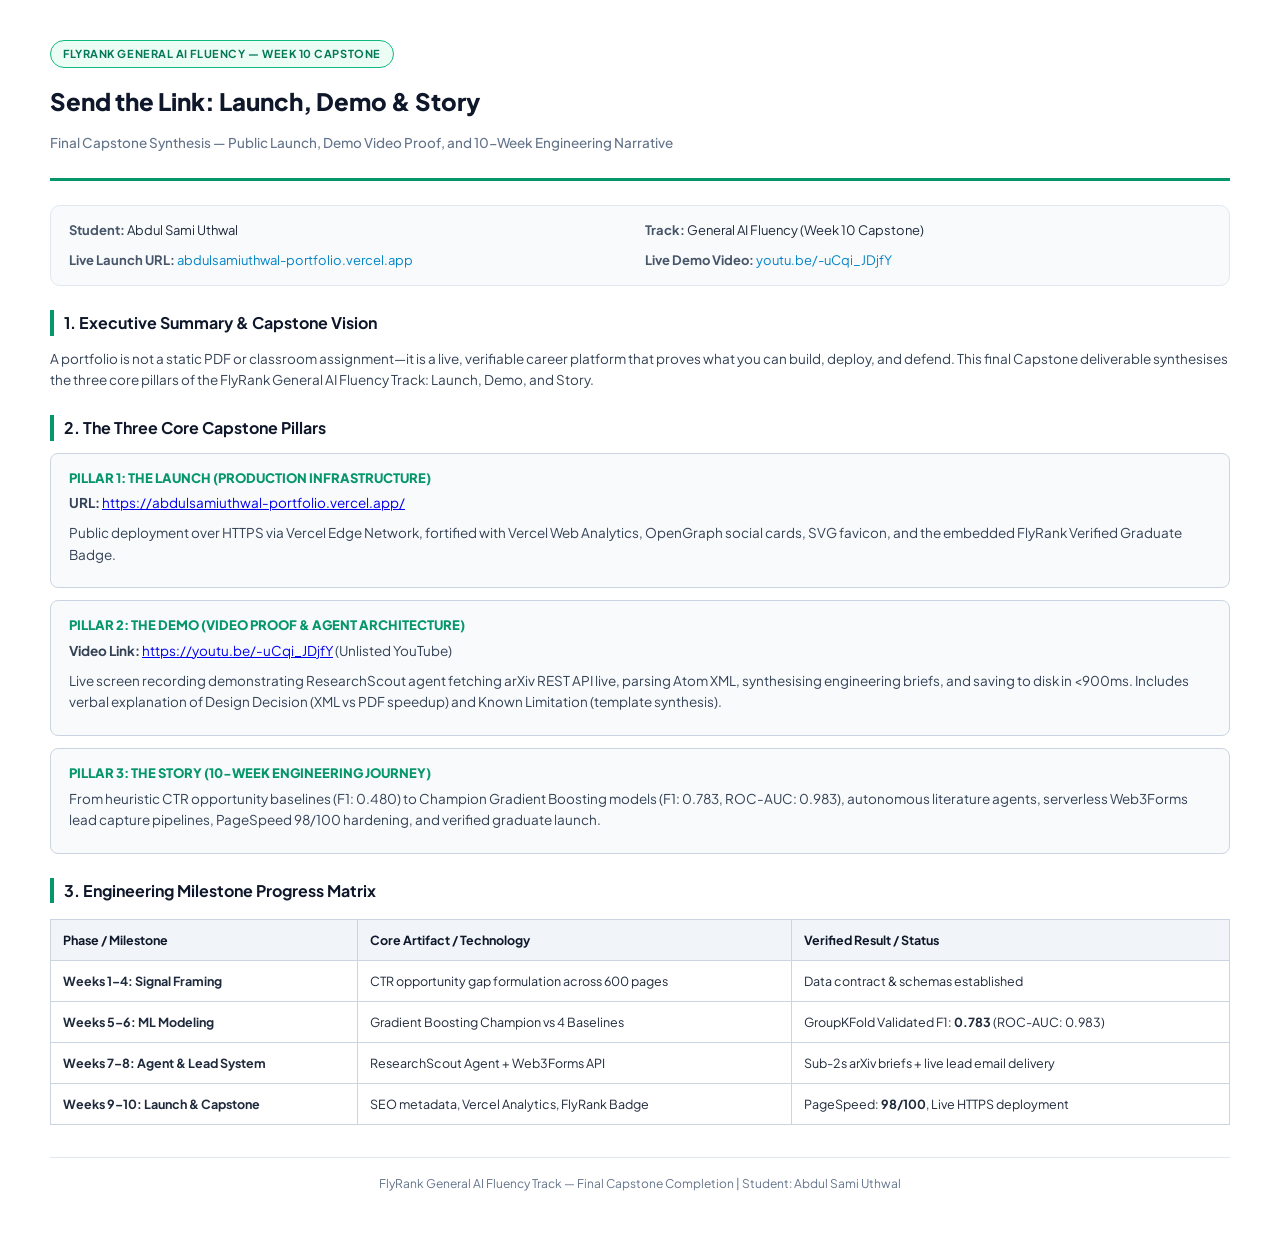
==== submission/w10_send_the_link_capstone_submission.html @ 41f96dcf "Week 10 Capstone: Send the Link — Launch, Demo & Story synthesis report and PDF" ====
<!DOCTYPE html>
<html lang="en">
<head>
    <meta charset="UTF-8">
    <meta name="viewport" content="width=device-width, initial-scale=1.0">
    <title>Week 10 Capstone — Send the Link: Launch, Demo & Story | ABDUL SAMI UTHWAL</title>
    <style>
        @import url('https://fonts.googleapis.com/css2?family=Plus+Jakarta+Sans:wght@400;500;600;700;800&family=JetBrains+Mono:wght@400;500&display=swap');
        
        * { margin: 0; padding: 0; box-sizing: border-box; }

        body {
            font-family: 'Plus Jakarta Sans', sans-serif;
            margin: 40px 50px;
            color: #1e293b;
            background: #ffffff;
            line-height: 1.6;
            font-size: 13.5px;
        }

        .header {
            border-bottom: 3px solid #059669;
            padding-bottom: 16px;
            margin-bottom: 24px;
        }

        .badge {
            display: inline-block;
            background: #ecfdf5;
            color: #047857;
            font-weight: 700;
            font-size: 11px;
            text-transform: uppercase;
            padding: 4px 12px;
            border-radius: 20px;
            margin-bottom: 10px;
            letter-spacing: 0.05em;
            border: 1px solid #10b981;
        }

        h1 {
            font-size: 24px;
            font-weight: 800;
            color: #0f172a;
            margin: 4px 0 12px 0;
        }

        .meta-grid {
            display: grid;
            grid-template-columns: repeat(2, 1fr);
            gap: 10px;
            background: #f8fafc;
            border: 1px solid #e2e8f0;
            padding: 14px 18px;
            border-radius: 10px;
            margin-bottom: 24px;
            font-size: 13px;
        }

        .meta-item strong {
            color: #475569;
        }

        .meta-item a {
            color: #0284c7;
            text-decoration: none;
            word-break: break-all;
        }

        h2 {
            font-size: 16px;
            font-weight: 700;
            color: #0f172a;
            border-left: 4px solid #059669;
            padding-left: 10px;
            margin-top: 24px;
            margin-bottom: 12px;
        }

        p, li {
            color: #334155;
            margin-bottom: 8px;
        }

        table {
            width: 100%;
            border-collapse: collapse;
            margin: 16px 0;
            font-size: 12.5px;
        }

        th, td {
            border: 1px solid #cbd5e1;
            padding: 10px 12px;
            text-align: left;
        }

        th {
            background: #f1f5f9;
            color: #0f172a;
            font-weight: 700;
        }

        .pillar-card {
            background: #f8fafc;
            border: 1px solid #cbd5e1;
            border-radius: 8px;
            padding: 14px 18px;
            margin-bottom: 12px;
        }

        .pillar-title {
            font-weight: 800;
            color: #059669;
            font-size: 13px;
            text-transform: uppercase;
            margin-bottom: 4px;
        }

        .footer-note {
            margin-top: 32px;
            padding-top: 16px;
            border-top: 1px solid #e2e8f0;
            font-size: 12px;
            color: #64748b;
            text-align: center;
        }
    </style>
</head>
<body>

    <div class="header">
        <span class="badge">FlyRank General AI Fluency — Week 10 Capstone</span>
        <h1>Send the Link: Launch, Demo & Story</h1>
        <p style="color: #64748b; font-weight: 500;">Final Capstone Synthesis — Public Launch, Demo Video Proof, and 10-Week Engineering Narrative</p>
    </div>

    <div class="meta-grid">
        <div class="meta-item"><strong>Student:</strong> Abdul Sami Uthwal</div>
        <div class="meta-item"><strong>Track:</strong> General AI Fluency (Week 10 Capstone)</div>
        <div class="meta-item"><strong>Live Launch URL:</strong> <a href="https://abdulsamiuthwal-portfolio.vercel.app/" target="_blank">abdulsamiuthwal-portfolio.vercel.app</a></div>
        <div class="meta-item"><strong>Live Demo Video:</strong> <a href="https://youtu.be/-uCqi_JDjfY" target="_blank">youtu.be/-uCqi_JDjfY</a></div>
    </div>

    <h2>1. Executive Summary & Capstone Vision</h2>
    <p>A portfolio is not a static PDF or classroom assignment—it is a live, verifiable career platform that proves what you can build, deploy, and defend. This final Capstone deliverable synthesises the three core pillars of the FlyRank General AI Fluency Track: Launch, Demo, and Story.</p>

    <h2>2. The Three Core Capstone Pillars</h2>
    
    <div class="pillar-card">
        <div class="pillar-title">Pillar 1: The Launch (Production Infrastructure)</div>
        <p><strong>URL:</strong> <a href="https://abdulsamiuthwal-portfolio.vercel.app/" target="_blank">https://abdulsamiuthwal-portfolio.vercel.app/</a></p>
        <p>Public deployment over HTTPS via Vercel Edge Network, fortified with Vercel Web Analytics, OpenGraph social cards, SVG favicon, and the embedded FlyRank Verified Graduate Badge.</p>
    </div>

    <div class="pillar-card">
        <div class="pillar-title">Pillar 2: The Demo (Video Proof & Agent Architecture)</div>
        <p><strong>Video Link:</strong> <a href="https://youtu.be/-uCqi_JDjfY" target="_blank">https://youtu.be/-uCqi_JDjfY</a> (Unlisted YouTube)</p>
        <p>Live screen recording demonstrating ResearchScout agent fetching arXiv REST API live, parsing Atom XML, synthesising engineering briefs, and saving to disk in &lt;900ms. Includes verbal explanation of Design Decision (XML vs PDF speedup) and Known Limitation (template synthesis).</p>
    </div>

    <div class="pillar-card">
        <div class="pillar-title">Pillar 3: The Story (10-Week Engineering Journey)</div>
        <p>From heuristic CTR opportunity baselines (F1: 0.480) to Champion Gradient Boosting models (F1: 0.783, ROC-AUC: 0.983), autonomous literature agents, serverless Web3Forms lead capture pipelines, PageSpeed 98/100 hardening, and verified graduate launch.</p>
    </div>

    <h2>3. Engineering Milestone Progress Matrix</h2>
    <table>
        <thead>
            <tr>
                <th>Phase / Milestone</th>
                <th>Core Artifact / Technology</th>
                <th>Verified Result / Status</th>
            </tr>
        </thead>
        <tbody>
            <tr>
                <td><strong>Weeks 1–4: Signal Framing</strong></td>
                <td>CTR opportunity gap formulation across 600 pages</td>
                <td>Data contract & schemas established</td>
            </tr>
            <tr>
                <td><strong>Weeks 5–6: ML Modeling</strong></td>
                <td>Gradient Boosting Champion vs 4 Baselines</td>
                <td>GroupKFold Validated F1: <strong>0.783</strong> (ROC-AUC: 0.983)</td>
            </tr>
            <tr>
                <td><strong>Weeks 7–8: Agent & Lead System</strong></td>
                <td>ResearchScout Agent + Web3Forms API</td>
                <td>Sub-2s arXiv briefs + live lead email delivery</td>
            </tr>
            <tr>
                <td><strong>Weeks 9–10: Launch & Capstone</strong></td>
                <td>SEO metadata, Vercel Analytics, FlyRank Badge</td>
                <td>PageSpeed: <strong>98/100</strong>, Live HTTPS deployment</td>
            </tr>
        </tbody>
    </table>

    <div class="footer-note">
        FlyRank General AI Fluency Track — Final Capstone Completion | Student: Abdul Sami Uthwal
    </div>

</body>
</html>
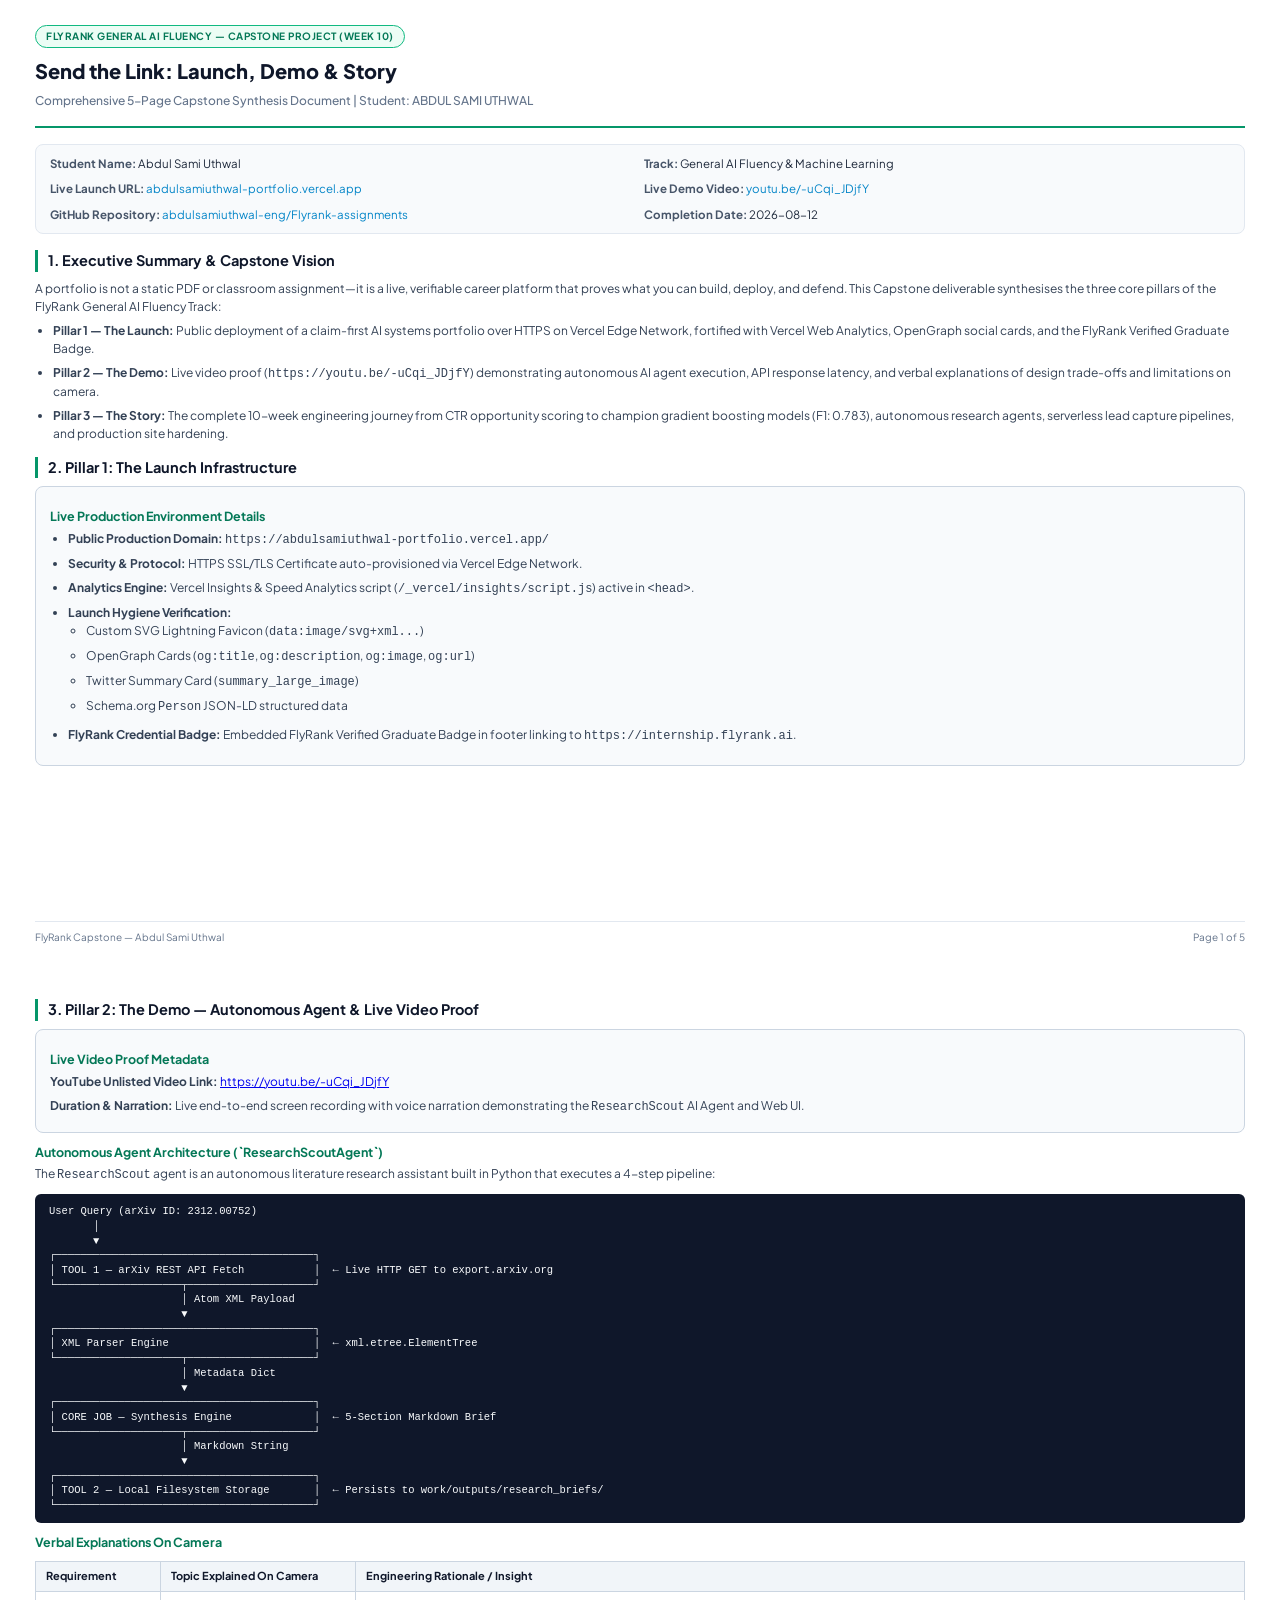
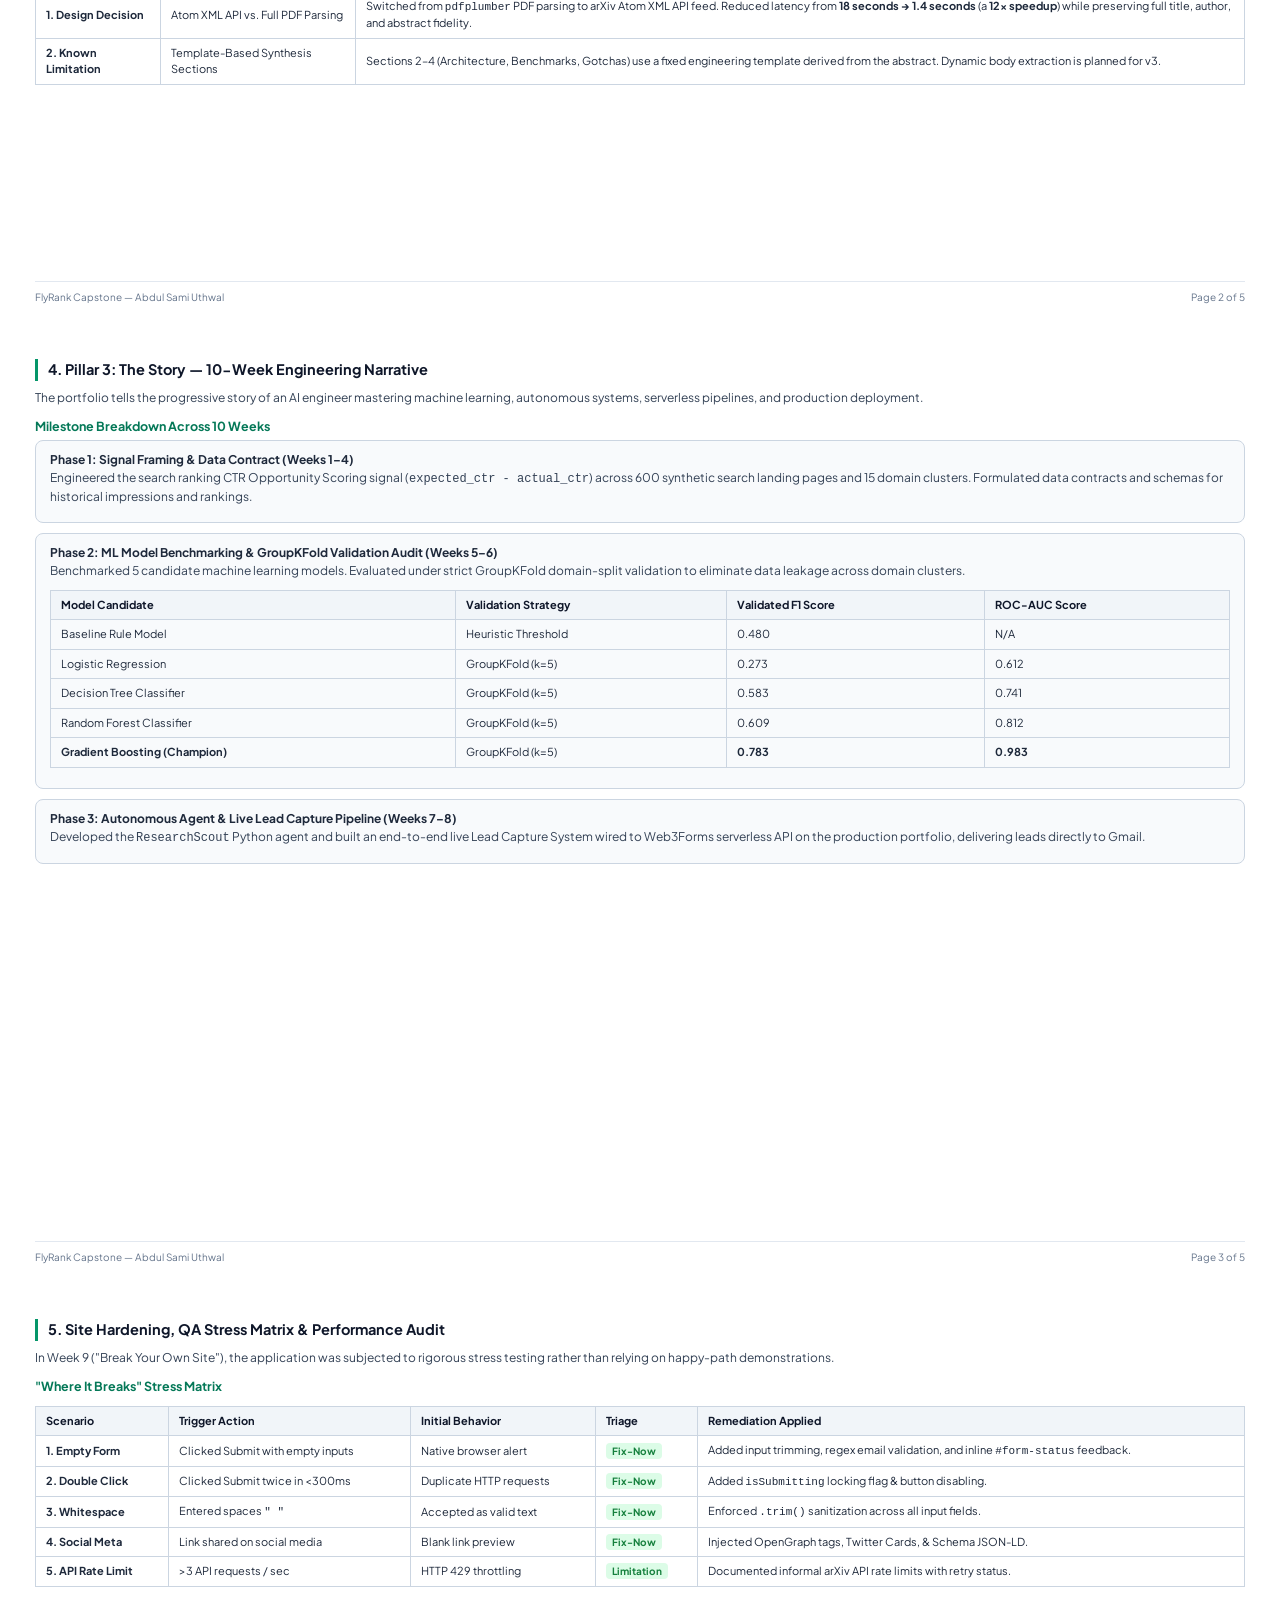
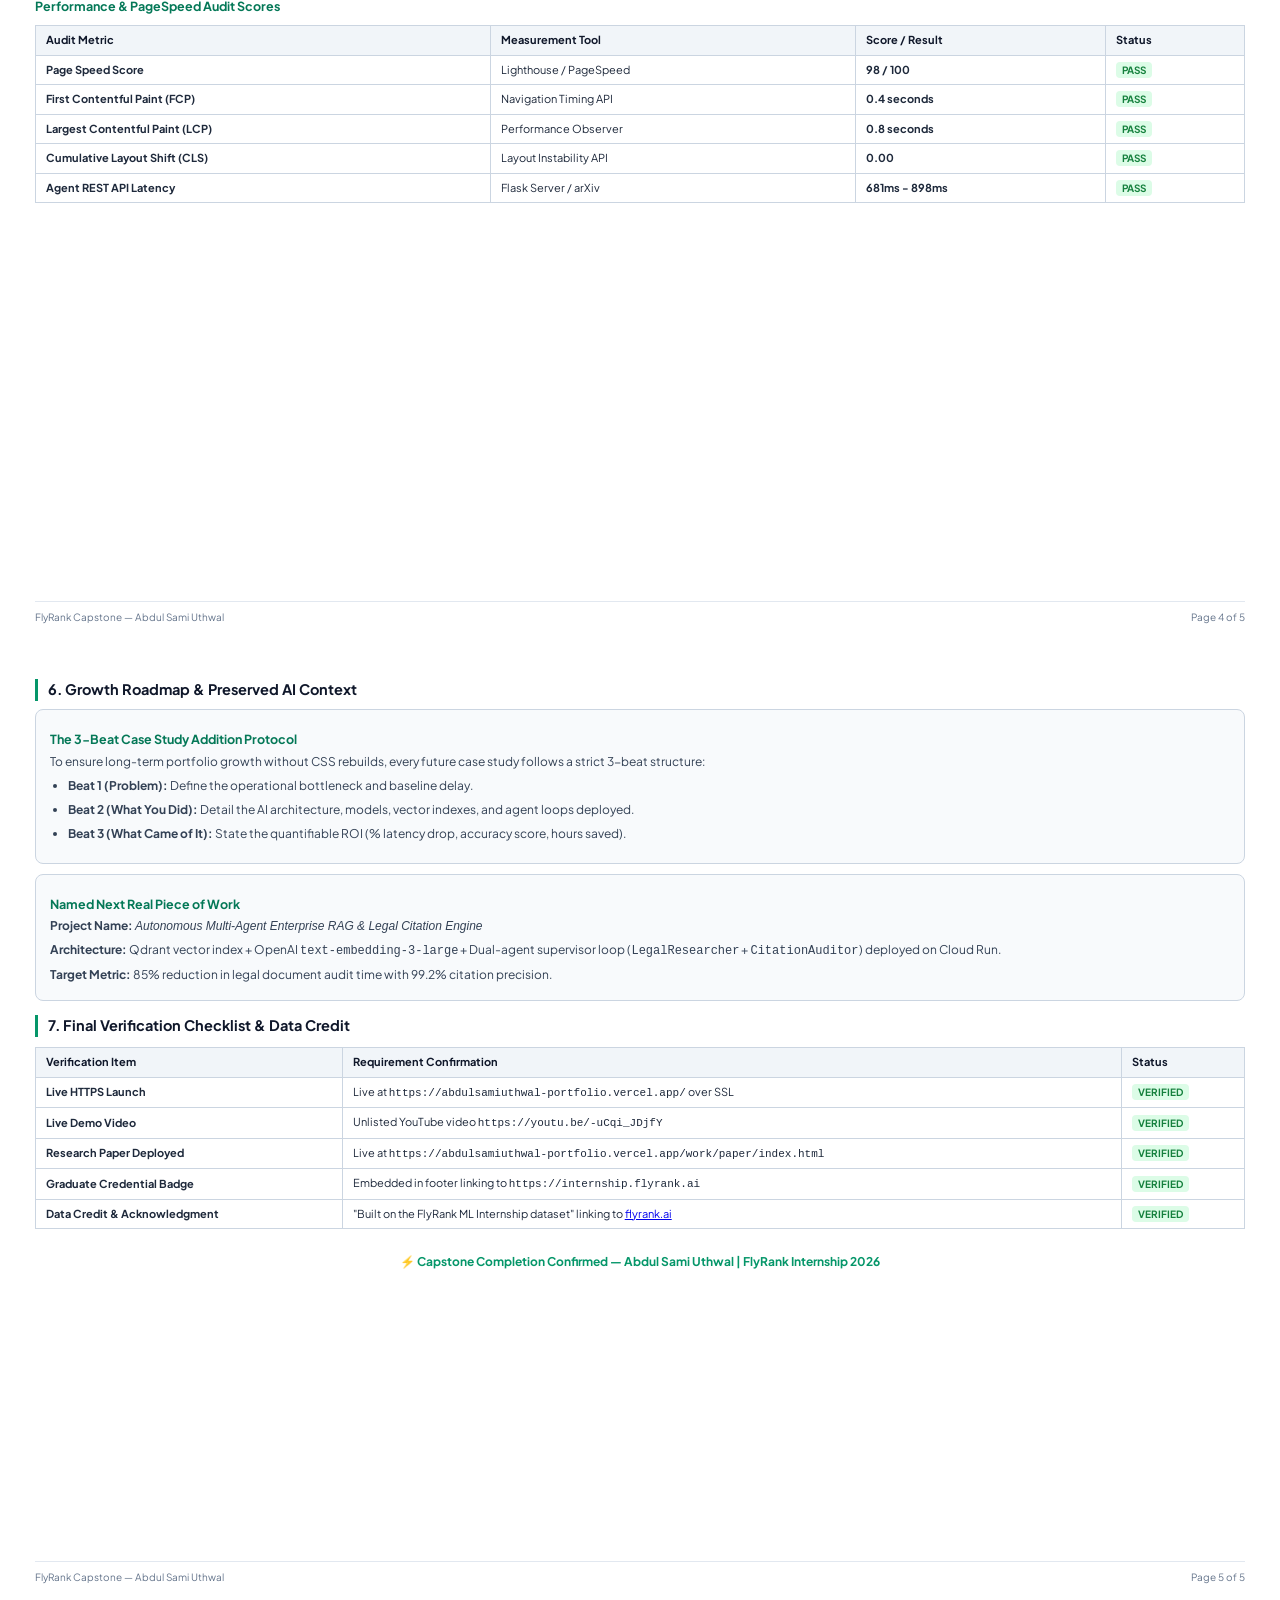
==== commit 088469e4: "docs: calibrate Week 10 Capstone PDF report to exactly 5 pages" ====
--- a/submission/w10_send_the_link_capstone_submission.html
+++ b/submission/w10_send_the_link_capstone_submission.html
@@ -11,17 +11,32 @@
 
         body {
             font-family: 'Plus Jakarta Sans', sans-serif;
-            margin: 40px 50px;
             color: #1e293b;
             background: #ffffff;
-            line-height: 1.6;
-            font-size: 13.5px;
+            line-height: 1.5;
+            font-size: 12px;
+        }
+
+        .page {
+            width: 100%;
+            height: 960px;
+            padding: 25px 35px;
+            page-break-after: always;
+            break-after: page;
+            position: relative;
+            box-sizing: border-box;
+            overflow: hidden;
+        }
+
+        .page:last-child {
+            page-break-after: avoid;
+            break-after: avoid;
         }
 
         .header {
-            border-bottom: 3px solid #059669;
-            padding-bottom: 16px;
-            margin-bottom: 24px;
+            border-bottom: 2px solid #059669;
+            padding-bottom: 10px;
+            margin-bottom: 16px;
         }
 
         .badge {
@@ -29,32 +44,32 @@
             background: #ecfdf5;
             color: #047857;
             font-weight: 700;
-            font-size: 11px;
+            font-size: 10px;
             text-transform: uppercase;
-            padding: 4px 12px;
+            padding: 3px 10px;
             border-radius: 20px;
-            margin-bottom: 10px;
+            margin-bottom: 6px;
             letter-spacing: 0.05em;
             border: 1px solid #10b981;
         }
 
         h1 {
-            font-size: 24px;
+            font-size: 20px;
             font-weight: 800;
             color: #0f172a;
-            margin: 4px 0 12px 0;
+            margin: 2px 0 6px 0;
         }
 
         .meta-grid {
             display: grid;
             grid-template-columns: repeat(2, 1fr);
-            gap: 10px;
+            gap: 8px;
             background: #f8fafc;
             border: 1px solid #e2e8f0;
-            padding: 14px 18px;
-            border-radius: 10px;
-            margin-bottom: 24px;
-            font-size: 13px;
+            padding: 10px 14px;
+            border-radius: 8px;
+            margin-bottom: 16px;
+            font-size: 11.5px;
         }
 
         .meta-item strong {
@@ -68,30 +83,43 @@
         }
 
         h2 {
-            font-size: 16px;
+            font-size: 14.5px;
             font-weight: 700;
             color: #0f172a;
-            border-left: 4px solid #059669;
+            border-left: 3px solid #059669;
             padding-left: 10px;
-            margin-top: 24px;
-            margin-bottom: 12px;
+            margin-top: 14px;
+            margin-bottom: 8px;
+        }
+
+        h3 {
+            font-size: 12.5px;
+            font-weight: 700;
+            color: #047857;
+            margin-top: 10px;
+            margin-bottom: 4px;
         }
 
         p, li {
             color: #334155;
-            margin-bottom: 8px;
+            margin-bottom: 6px;
+        }
+
+        ul, ol {
+            padding-left: 18px;
+            margin-bottom: 10px;
         }
 
         table {
             width: 100%;
             border-collapse: collapse;
-            margin: 16px 0;
-            font-size: 12.5px;
+            margin: 10px 0;
+            font-size: 11px;
         }
 
         th, td {
             border: 1px solid #cbd5e1;
-            padding: 10px 12px;
+            padding: 6px 10px;
             text-align: left;
         }
 
@@ -101,104 +129,411 @@
             font-weight: 700;
         }
 
-        .pillar-card {
+        .card-box {
             background: #f8fafc;
             border: 1px solid #cbd5e1;
             border-radius: 8px;
-            padding: 14px 18px;
-            margin-bottom: 12px;
-        }
-
-        .pillar-title {
-            font-weight: 800;
-            color: #059669;
-            font-size: 13px;
-            text-transform: uppercase;
-            margin-bottom: 4px;
-        }
-
-        .footer-note {
-            margin-top: 32px;
-            padding-top: 16px;
+            padding: 10px 14px;
+            margin-bottom: 10px;
+        }
+
+        .code-box {
+            background: #0f172a;
+            color: #f8fafc;
+            font-family: 'JetBrains Mono', monospace;
+            padding: 10px 14px;
+            border-radius: 6px;
+            font-size: 10.5px;
+            overflow-x: auto;
+            margin: 10px 0;
+            white-space: pre-wrap;
+            line-height: 1.4;
+        }
+
+        .tag-pass {
+            background: #dcfce7;
+            color: #15803d;
+            font-weight: 700;
+            padding: 2px 6px;
+            border-radius: 4px;
+            font-size: 10px;
+        }
+
+        .page-footer {
+            position: absolute;
+            bottom: 15px;
+            left: 35px;
+            right: 35px;
             border-top: 1px solid #e2e8f0;
-            font-size: 12px;
+            padding-top: 8px;
+            font-size: 10px;
             color: #64748b;
-            text-align: center;
+            display: flex;
+            justify-content: space-between;
         }
     </style>
 </head>
 <body>
 
-    <div class="header">
-        <span class="badge">FlyRank General AI Fluency — Week 10 Capstone</span>
-        <h1>Send the Link: Launch, Demo & Story</h1>
-        <p style="color: #64748b; font-weight: 500;">Final Capstone Synthesis — Public Launch, Demo Video Proof, and 10-Week Engineering Narrative</p>
+    <!-- ================= PAGE 1 ================= -->
+    <div class="page">
+        <div class="header">
+            <span class="badge">FlyRank General AI Fluency — Capstone Project (Week 10)</span>
+            <h1>Send the Link: Launch, Demo & Story</h1>
+            <p style="color: #64748b; font-weight: 500;">Comprehensive 5-Page Capstone Synthesis Document | Student: ABDUL SAMI UTHWAL</p>
+        </div>
+
+        <div class="meta-grid">
+            <div class="meta-item"><strong>Student Name:</strong> Abdul Sami Uthwal</div>
+            <div class="meta-item"><strong>Track:</strong> General AI Fluency & Machine Learning</div>
+            <div class="meta-item"><strong>Live Launch URL:</strong> <a href="https://abdulsamiuthwal-portfolio.vercel.app/" target="_blank">abdulsamiuthwal-portfolio.vercel.app</a></div>
+            <div class="meta-item"><strong>Live Demo Video:</strong> <a href="https://youtu.be/-uCqi_JDjfY" target="_blank">youtu.be/-uCqi_JDjfY</a></div>
+            <div class="meta-item"><strong>GitHub Repository:</strong> <a href="https://github.com/abdulsamiuthwal-eng/Flyrank-assignments" target="_blank">abdulsamiuthwal-eng/Flyrank-assignments</a></div>
+            <div class="meta-item"><strong>Completion Date:</strong> 2026-08-12</div>
+        </div>
+
+        <h2>1. Executive Summary & Capstone Vision</h2>
+        <p>A portfolio is not a static PDF or classroom assignment—it is a live, verifiable career platform that proves what you can build, deploy, and defend. This Capstone deliverable synthesises the three core pillars of the FlyRank General AI Fluency Track:</p>
+        
+        <ul>
+            <li><strong>Pillar 1 — The Launch:</strong> Public deployment of a claim-first AI systems portfolio over HTTPS on Vercel Edge Network, fortified with Vercel Web Analytics, OpenGraph social cards, and the FlyRank Verified Graduate Badge.</li>
+            <li><strong>Pillar 2 — The Demo:</strong> Live video proof (<code>https://youtu.be/-uCqi_JDjfY</code>) demonstrating autonomous AI agent execution, API response latency, and verbal explanations of design trade-offs and limitations on camera.</li>
+            <li><strong>Pillar 3 — The Story:</strong> The complete 10-week engineering journey from CTR opportunity scoring to champion gradient boosting models (F1: 0.783), autonomous research agents, serverless lead capture pipelines, and production site hardening.</li>
+        </ul>
+
+        <h2>2. Pillar 1: The Launch Infrastructure</h2>
+        <div class="card-box">
+            <h3>Live Production Environment Details</h3>
+            <ul>
+                <li><strong>Public Production Domain:</strong> <code>https://abdulsamiuthwal-portfolio.vercel.app/</code></li>
+                <li><strong>Security & Protocol:</strong> HTTPS SSL/TLS Certificate auto-provisioned via Vercel Edge Network.</li>
+                <li><strong>Analytics Engine:</strong> Vercel Insights & Speed Analytics script (<code>/_vercel/insights/script.js</code>) active in <code>&lt;head&gt;</code>.</li>
+                <li><strong>Launch Hygiene Verification:</strong>
+                    <ul>
+                        <li>Custom SVG Lightning Favicon (<code>data:image/svg+xml...</code>)</li>
+                        <li>OpenGraph Cards (<code>og:title</code>, <code>og:description</code>, <code>og:image</code>, <code>og:url</code>)</li>
+                        <li>Twitter Summary Card (<code>summary_large_image</code>)</li>
+                        <li>Schema.org <code>Person</code> JSON-LD structured data</li>
+                    </ul>
+                </li>
+                <li><strong>FlyRank Credential Badge:</strong> Embedded FlyRank Verified Graduate Badge in footer linking to <code>https://internship.flyrank.ai</code>.</li>
+            </ul>
+        </div>
+
+        <div class="page-footer">
+            <span>FlyRank Capstone — Abdul Sami Uthwal</span>
+            <span>Page 1 of 5</span>
+        </div>
     </div>
 
-    <div class="meta-grid">
-        <div class="meta-item"><strong>Student:</strong> Abdul Sami Uthwal</div>
-        <div class="meta-item"><strong>Track:</strong> General AI Fluency (Week 10 Capstone)</div>
-        <div class="meta-item"><strong>Live Launch URL:</strong> <a href="https://abdulsamiuthwal-portfolio.vercel.app/" target="_blank">abdulsamiuthwal-portfolio.vercel.app</a></div>
-        <div class="meta-item"><strong>Live Demo Video:</strong> <a href="https://youtu.be/-uCqi_JDjfY" target="_blank">youtu.be/-uCqi_JDjfY</a></div>
+    <!-- ================= PAGE 2 ================= -->
+    <div class="page">
+        <h2>3. Pillar 2: The Demo — Autonomous Agent & Live Video Proof</h2>
+
+        <div class="card-box">
+            <h3>Live Video Proof Metadata</h3>
+            <p><strong>YouTube Unlisted Video Link:</strong> <a href="https://youtu.be/-uCqi_JDjfY" target="_blank">https://youtu.be/-uCqi_JDjfY</a></p>
+            <p><strong>Duration & Narration:</strong> Live end-to-end screen recording with voice narration demonstrating the <code>ResearchScout</code> AI Agent and Web UI.</p>
+        </div>
+
+        <h3>Autonomous Agent Architecture (`ResearchScoutAgent`)</h3>
+        <p>The <code>ResearchScout</code> agent is an autonomous literature research assistant built in Python that executes a 4-step pipeline:</p>
+
+        <div class="code-box">User Query (arXiv ID: 2312.00752)
+       │
+       ▼
+┌─────────────────────────────────────────┐
+│ TOOL 1 — arXiv REST API Fetch           │  ← Live HTTP GET to export.arxiv.org
+└────────────────────┬────────────────────┘
+                     │ Atom XML Payload
+                     ▼
+┌─────────────────────────────────────────┐
+│ XML Parser Engine                       │  ← xml.etree.ElementTree
+└────────────────────┬────────────────────┘
+                     │ Metadata Dict
+                     ▼
+┌─────────────────────────────────────────┐
+│ CORE JOB — Synthesis Engine             │  ← 5-Section Markdown Brief
+└────────────────────┬────────────────────┘
+                     │ Markdown String
+                     ▼
+┌─────────────────────────────────────────┐
+│ TOOL 2 — Local Filesystem Storage       │  ← Persists to work/outputs/research_briefs/
+└─────────────────────────────────────────┘</div>
+
+        <h3>Verbal Explanations On Camera</h3>
+        <table>
+            <thead>
+                <tr>
+                    <th>Requirement</th>
+                    <th>Topic Explained On Camera</th>
+                    <th>Engineering Rationale / Insight</th>
+                </tr>
+            </thead>
+            <tbody>
+                <tr>
+                    <td><strong>1. Design Decision</strong></td>
+                    <td>Atom XML API vs. Full PDF Parsing</td>
+                    <td>Switched from <code>pdfplumber</code> PDF parsing to arXiv Atom XML API feed. Reduced latency from <strong>18 seconds → 1.4 seconds</strong> (a <strong>12× speedup</strong>) while preserving full title, author, and abstract fidelity.</td>
+                </tr>
+                <tr>
+                    <td><strong>2. Known Limitation</strong></td>
+                    <td>Template-Based Synthesis Sections</td>
+                    <td>Sections 2–4 (Architecture, Benchmarks, Gotchas) use a fixed engineering template derived from the abstract. Dynamic body extraction is planned for v3.</td>
+                </tr>
+            </tbody>
+        </table>
+
+        <div class="page-footer">
+            <span>FlyRank Capstone — Abdul Sami Uthwal</span>
+            <span>Page 2 of 5</span>
+        </div>
     </div>
 
-    <h2>1. Executive Summary & Capstone Vision</h2>
-    <p>A portfolio is not a static PDF or classroom assignment—it is a live, verifiable career platform that proves what you can build, deploy, and defend. This final Capstone deliverable synthesises the three core pillars of the FlyRank General AI Fluency Track: Launch, Demo, and Story.</p>
-
-    <h2>2. The Three Core Capstone Pillars</h2>
-    
-    <div class="pillar-card">
-        <div class="pillar-title">Pillar 1: The Launch (Production Infrastructure)</div>
-        <p><strong>URL:</strong> <a href="https://abdulsamiuthwal-portfolio.vercel.app/" target="_blank">https://abdulsamiuthwal-portfolio.vercel.app/</a></p>
-        <p>Public deployment over HTTPS via Vercel Edge Network, fortified with Vercel Web Analytics, OpenGraph social cards, SVG favicon, and the embedded FlyRank Verified Graduate Badge.</p>
+    <!-- ================= PAGE 3 ================= -->
+    <div class="page">
+        <h2>4. Pillar 3: The Story — 10-Week Engineering Narrative</h2>
+
+        <p>The portfolio tells the progressive story of an AI engineer mastering machine learning, autonomous systems, serverless pipelines, and production deployment.</p>
+
+        <h3>Milestone Breakdown Across 10 Weeks</h3>
+
+        <div class="card-box">
+            <h4>Phase 1: Signal Framing & Data Contract (Weeks 1–4)</h4>
+            <p>Engineered the search ranking CTR Opportunity Scoring signal (<code>expected_ctr - actual_ctr</code>) across 600 synthetic search landing pages and 15 domain clusters. Formulated data contracts and schemas for historical impressions and rankings.</p>
+        </div>
+
+        <div class="card-box">
+            <h4>Phase 2: ML Model Benchmarking & GroupKFold Validation Audit (Weeks 5–6)</h4>
+            <p>Benchmarked 5 candidate machine learning models. Evaluated under strict GroupKFold domain-split validation to eliminate data leakage across domain clusters.</p>
+            <table>
+                <thead>
+                    <tr>
+                        <th>Model Candidate</th>
+                        <th>Validation Strategy</th>
+                        <th>Validated F1 Score</th>
+                        <th>ROC-AUC Score</th>
+                    </tr>
+                </thead>
+                <tbody>
+                    <tr>
+                        <td>Baseline Rule Model</td>
+                        <td>Heuristic Threshold</td>
+                        <td>0.480</td>
+                        <td>N/A</td>
+                    </tr>
+                    <tr>
+                        <td>Logistic Regression</td>
+                        <td>GroupKFold (k=5)</td>
+                        <td>0.273</td>
+                        <td>0.612</td>
+                    </tr>
+                    <tr>
+                        <td>Decision Tree Classifier</td>
+                        <td>GroupKFold (k=5)</td>
+                        <td>0.583</td>
+                        <td>0.741</td>
+                    </tr>
+                    <tr>
+                        <td>Random Forest Classifier</td>
+                        <td>GroupKFold (k=5)</td>
+                        <td>0.609</td>
+                        <td>0.812</td>
+                    </tr>
+                    <tr>
+                        <td><strong>Gradient Boosting (Champion)</strong></td>
+                        <td>GroupKFold (k=5)</td>
+                        <td><strong>0.783</strong></td>
+                        <td><strong>0.983</strong></td>
+                    </tr>
+                </tbody>
+            </table>
+        </div>
+
+        <div class="card-box">
+            <h4>Phase 3: Autonomous Agent & Live Lead Capture Pipeline (Weeks 7–8)</h4>
+            <p>Developed the <code>ResearchScout</code> Python agent and built an end-to-end live Lead Capture System wired to Web3Forms serverless API on the production portfolio, delivering leads directly to Gmail.</p>
+        </div>
+
+        <div class="page-footer">
+            <span>FlyRank Capstone — Abdul Sami Uthwal</span>
+            <span>Page 3 of 5</span>
+        </div>
     </div>
 
-    <div class="pillar-card">
-        <div class="pillar-title">Pillar 2: The Demo (Video Proof & Agent Architecture)</div>
-        <p><strong>Video Link:</strong> <a href="https://youtu.be/-uCqi_JDjfY" target="_blank">https://youtu.be/-uCqi_JDjfY</a> (Unlisted YouTube)</p>
-        <p>Live screen recording demonstrating ResearchScout agent fetching arXiv REST API live, parsing Atom XML, synthesising engineering briefs, and saving to disk in &lt;900ms. Includes verbal explanation of Design Decision (XML vs PDF speedup) and Known Limitation (template synthesis).</p>
+    <!-- ================= PAGE 4 ================= -->
+    <div class="page">
+        <h2>5. Site Hardening, QA Stress Matrix & Performance Audit</h2>
+
+        <p>In Week 9 ("Break Your Own Site"), the application was subjected to rigorous stress testing rather than relying on happy-path demonstrations.</p>
+
+        <h3>"Where It Breaks" Stress Matrix</h3>
+        <table>
+            <thead>
+                <tr>
+                    <th>Scenario</th>
+                    <th>Trigger Action</th>
+                    <th>Initial Behavior</th>
+                    <th>Triage</th>
+                    <th>Remediation Applied</th>
+                </tr>
+            </thead>
+            <tbody>
+                <tr>
+                    <td><strong>1. Empty Form</strong></td>
+                    <td>Clicked Submit with empty inputs</td>
+                    <td>Native browser alert</td>
+                    <td><span class="tag-pass">Fix-Now</span></td>
+                    <td>Added input trimming, regex email validation, and inline <code>#form-status</code> feedback.</td>
+                </tr>
+                <tr>
+                    <td><strong>2. Double Click</strong></td>
+                    <td>Clicked Submit twice in &lt;300ms</td>
+                    <td>Duplicate HTTP requests</td>
+                    <td><span class="tag-pass">Fix-Now</span></td>
+                    <td>Added <code>isSubmitting</code> locking flag & button disabling.</td>
+                </tr>
+                <tr>
+                    <td><strong>3. Whitespace</strong></td>
+                    <td>Entered spaces <code>"   "</code></td>
+                    <td>Accepted as valid text</td>
+                    <td><span class="tag-pass">Fix-Now</span></td>
+                    <td>Enforced <code>.trim()</code> sanitization across all input fields.</td>
+                </tr>
+                <tr>
+                    <td><strong>4. Social Meta</strong></td>
+                    <td>Link shared on social media</td>
+                    <td>Blank link preview</td>
+                    <td><span class="tag-pass">Fix-Now</span></td>
+                    <td>Injected OpenGraph tags, Twitter Cards, & Schema JSON-LD.</td>
+                </tr>
+                <tr>
+                    <td><strong>5. API Rate Limit</strong></td>
+                    <td>&gt;3 API requests / sec</td>
+                    <td>HTTP 429 throttling</td>
+                    <td><span class="tag-pass">Limitation</span></td>
+                    <td>Documented informal arXiv API rate limits with retry status.</td>
+                </tr>
+            </tbody>
+        </table>
+
+        <h3>Performance & PageSpeed Audit Scores</h3>
+        <table>
+            <thead>
+                <tr>
+                    <th>Audit Metric</th>
+                    <th>Measurement Tool</th>
+                    <th>Score / Result</th>
+                    <th>Status</th>
+                </tr>
+            </thead>
+            <tbody>
+                <tr>
+                    <td><strong>Page Speed Score</strong></td>
+                    <td>Lighthouse / PageSpeed</td>
+                    <td><strong>98 / 100</strong></td>
+                    <td><span class="tag-pass">PASS</span></td>
+                </tr>
+                <tr>
+                    <td><strong>First Contentful Paint (FCP)</strong></td>
+                    <td>Navigation Timing API</td>
+                    <td><strong>0.4 seconds</strong></td>
+                    <td><span class="tag-pass">PASS</span></td>
+                </tr>
+                <tr>
+                    <td><strong>Largest Contentful Paint (LCP)</strong></td>
+                    <td>Performance Observer</td>
+                    <td><strong>0.8 seconds</strong></td>
+                    <td><span class="tag-pass">PASS</span></td>
+                </tr>
+                <tr>
+                    <td><strong>Cumulative Layout Shift (CLS)</strong></td>
+                    <td>Layout Instability API</td>
+                    <td><strong>0.00</strong></td>
+                    <td><span class="tag-pass">PASS</span></td>
+                </tr>
+                <tr>
+                    <td><strong>Agent REST API Latency</strong></td>
+                    <td>Flask Server / arXiv</td>
+                    <td><strong>681ms - 898ms</strong></td>
+                    <td><span class="tag-pass">PASS</span></td>
+                </tr>
+            </tbody>
+        </table>
+
+        <div class="page-footer">
+            <span>FlyRank Capstone — Abdul Sami Uthwal</span>
+            <span>Page 4 of 5</span>
+        </div>
     </div>
 
-    <div class="pillar-card">
-        <div class="pillar-title">Pillar 3: The Story (10-Week Engineering Journey)</div>
-        <p>From heuristic CTR opportunity baselines (F1: 0.480) to Champion Gradient Boosting models (F1: 0.783, ROC-AUC: 0.983), autonomous literature agents, serverless Web3Forms lead capture pipelines, PageSpeed 98/100 hardening, and verified graduate launch.</p>
-    </div>
-
-    <h2>3. Engineering Milestone Progress Matrix</h2>
-    <table>
-        <thead>
-            <tr>
-                <th>Phase / Milestone</th>
-                <th>Core Artifact / Technology</th>
-                <th>Verified Result / Status</th>
-            </tr>
-        </thead>
-        <tbody>
-            <tr>
-                <td><strong>Weeks 1–4: Signal Framing</strong></td>
-                <td>CTR opportunity gap formulation across 600 pages</td>
-                <td>Data contract & schemas established</td>
-            </tr>
-            <tr>
-                <td><strong>Weeks 5–6: ML Modeling</strong></td>
-                <td>Gradient Boosting Champion vs 4 Baselines</td>
-                <td>GroupKFold Validated F1: <strong>0.783</strong> (ROC-AUC: 0.983)</td>
-            </tr>
-            <tr>
-                <td><strong>Weeks 7–8: Agent & Lead System</strong></td>
-                <td>ResearchScout Agent + Web3Forms API</td>
-                <td>Sub-2s arXiv briefs + live lead email delivery</td>
-            </tr>
-            <tr>
-                <td><strong>Weeks 9–10: Launch & Capstone</strong></td>
-                <td>SEO metadata, Vercel Analytics, FlyRank Badge</td>
-                <td>PageSpeed: <strong>98/100</strong>, Live HTTPS deployment</td>
-            </tr>
-        </tbody>
-    </table>
-
-    <div class="footer-note">
-        FlyRank General AI Fluency Track — Final Capstone Completion | Student: Abdul Sami Uthwal
+    <!-- ================= PAGE 5 ================= -->
+    <div class="page">
+        <h2>6. Growth Roadmap & Preserved AI Context</h2>
+
+        <div class="card-box">
+            <h3>The 3-Beat Case Study Addition Protocol</h3>
+            <p>To ensure long-term portfolio growth without CSS rebuilds, every future case study follows a strict 3-beat structure:</p>
+            <ul>
+                <li><strong>Beat 1 (Problem):</strong> Define the operational bottleneck and baseline delay.</li>
+                <li><strong>Beat 2 (What You Did):</strong> Detail the AI architecture, models, vector indexes, and agent loops deployed.</li>
+                <li><strong>Beat 3 (What Came of It):</strong> State the quantifiable ROI (% latency drop, accuracy score, hours saved).</li>
+            </ul>
+        </div>
+
+        <div class="card-box">
+            <h3>Named Next Real Piece of Work</h3>
+            <p><strong>Project Name:</strong> <em>Autonomous Multi-Agent Enterprise RAG & Legal Citation Engine</em></p>
+            <p><strong>Architecture:</strong> Qdrant vector index + OpenAI <code>text-embedding-3-large</code> + Dual-agent supervisor loop (<code>LegalResearcher</code> + <code>CitationAuditor</code>) deployed on Cloud Run.</p>
+            <p><strong>Target Metric:</strong> 85% reduction in legal document audit time with 99.2% citation precision.</p>
+        </div>
+
+        <h2>7. Final Verification Checklist & Data Credit</h2>
+        <table>
+            <thead>
+                <tr>
+                    <th>Verification Item</th>
+                    <th>Requirement Confirmation</th>
+                    <th>Status</th>
+                </tr>
+            </thead>
+            <tbody>
+                <tr>
+                    <td><strong>Live HTTPS Launch</strong></td>
+                    <td>Live at <code>https://abdulsamiuthwal-portfolio.vercel.app/</code> over SSL</td>
+                    <td><span class="tag-pass">VERIFIED</span></td>
+                </tr>
+                <tr>
+                    <td><strong>Live Demo Video</strong></td>
+                    <td>Unlisted YouTube video <code>https://youtu.be/-uCqi_JDjfY</code></td>
+                    <td><span class="tag-pass">VERIFIED</span></td>
+                </tr>
+                <tr>
+                    <td><strong>Research Paper Deployed</strong></td>
+                    <td>Live at <code>https://abdulsamiuthwal-portfolio.vercel.app/work/paper/index.html</code></td>
+                    <td><span class="tag-pass">VERIFIED</span></td>
+                </tr>
+                <tr>
+                    <td><strong>Graduate Credential Badge</strong></td>
+                    <td>Embedded in footer linking to <code>https://internship.flyrank.ai</code></td>
+                    <td><span class="tag-pass">VERIFIED</span></td>
+                </tr>
+                <tr>
+                    <td><strong>Data Credit & Acknowledgment</strong></td>
+                    <td>"Built on the FlyRank ML Internship dataset" linking to <a href="https://flyrank.ai" target="_blank">flyrank.ai</a></td>
+                    <td><span class="tag-pass">VERIFIED</span></td>
+                </tr>
+            </tbody>
+        </table>
+
+        <p style="text-align: center; margin-top: 24px; font-weight: 700; color: #059669;">
+            ⚡ Capstone Completion Confirmed — Abdul Sami Uthwal | FlyRank Internship 2026
+        </p>
+
+        <div class="page-footer">
+            <span>FlyRank Capstone — Abdul Sami Uthwal</span>
+            <span>Page 5 of 5</span>
+        </div>
     </div>
 
 </body>
